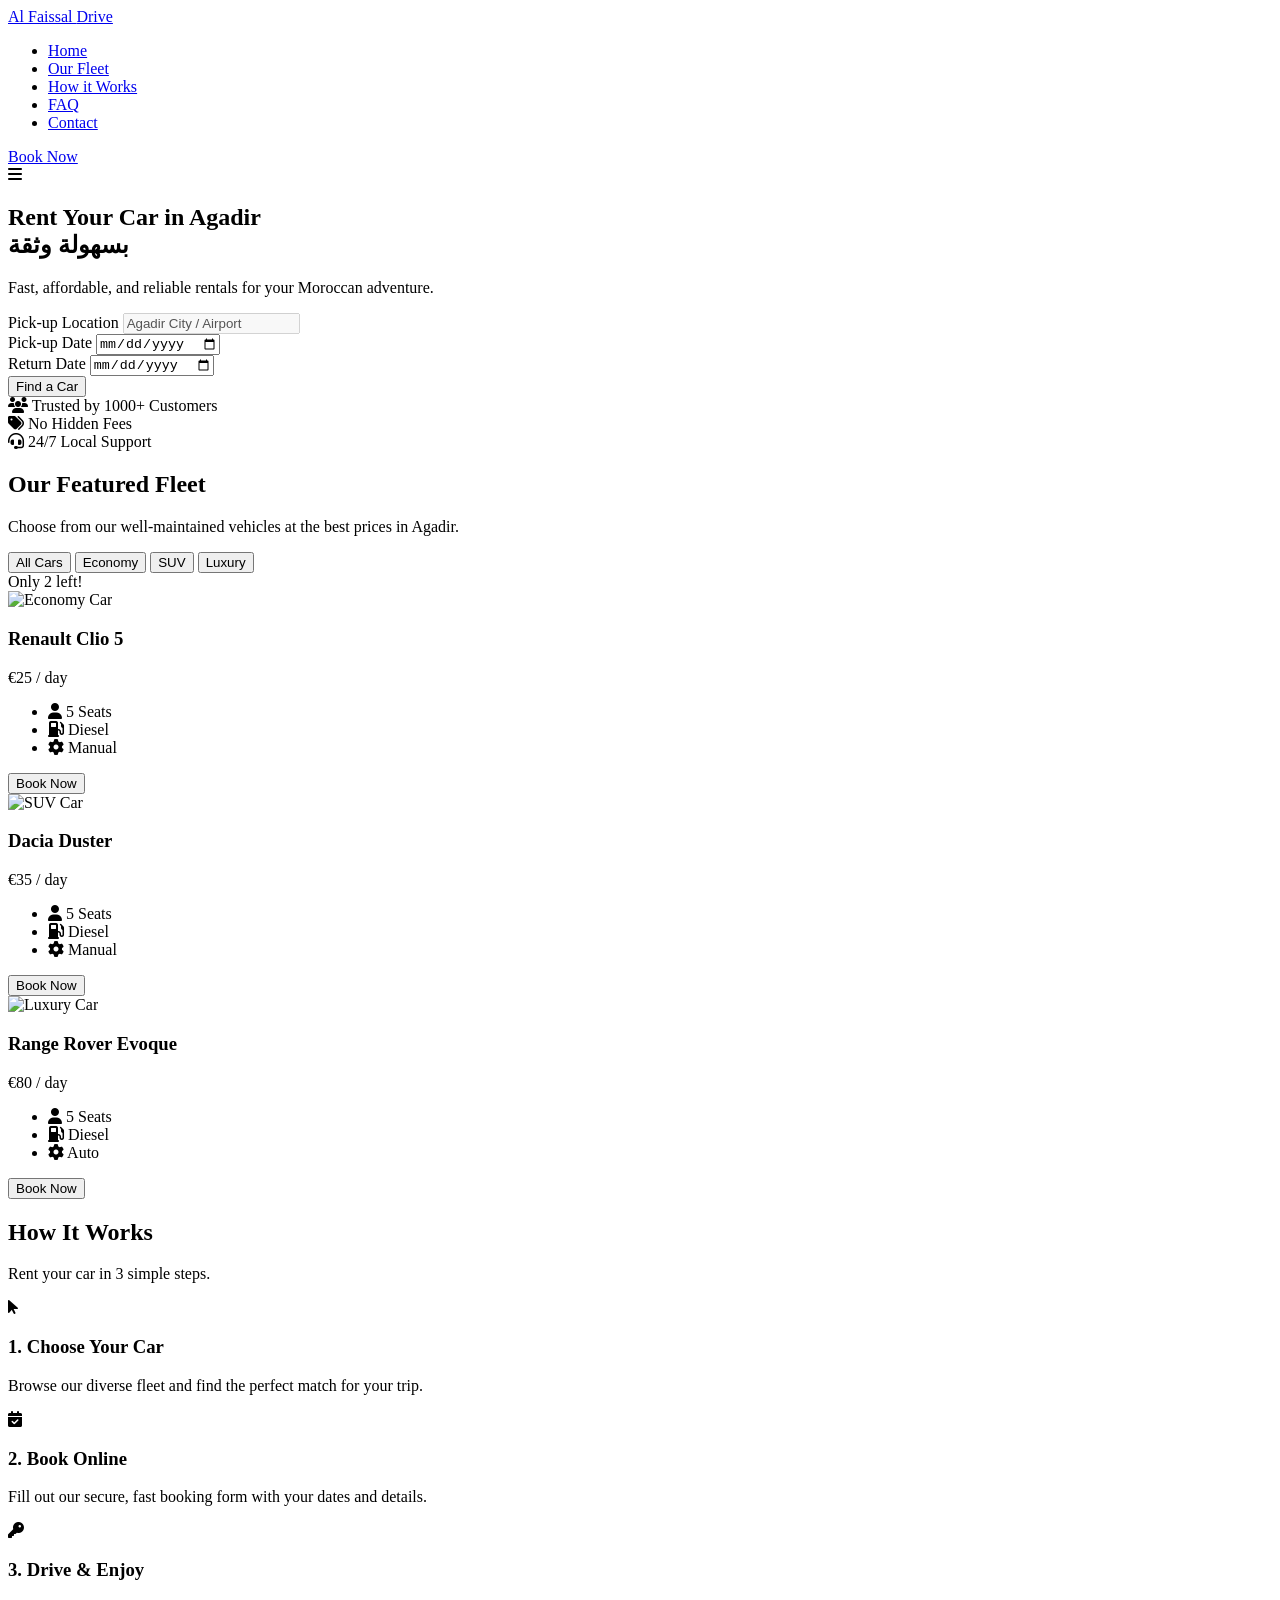
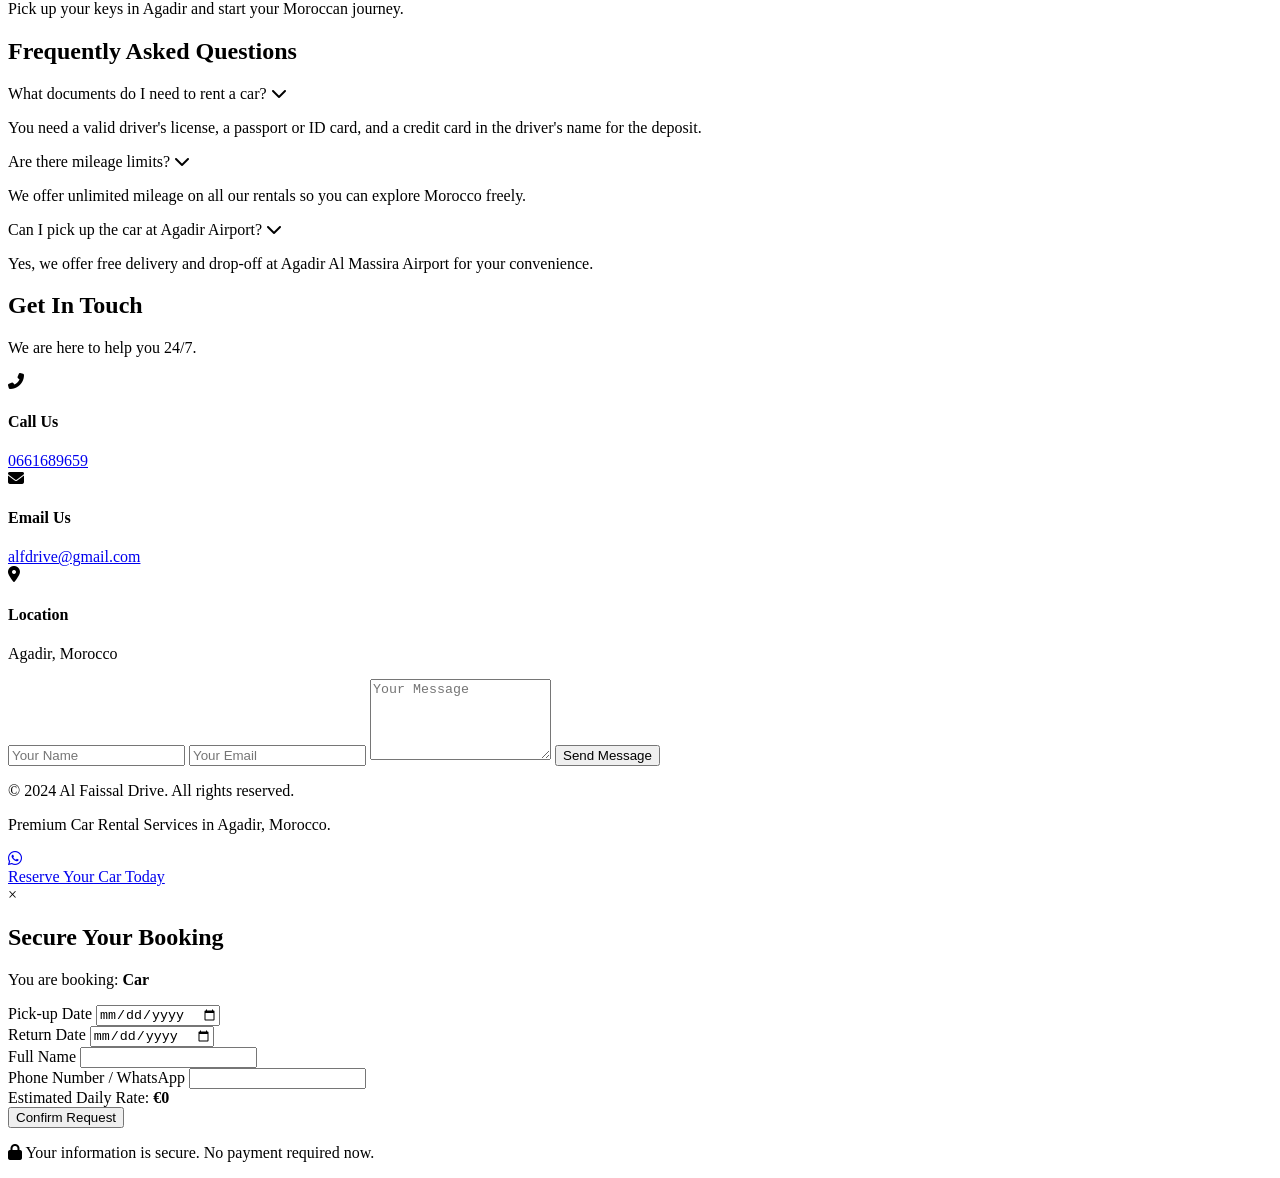
==== index.html @ e7c9626d "Create index.html" ====
<!DOCTYPE html>
<html lang="en">
<head>
    <meta charset="UTF-8">
    <meta name="viewport" content="width=device-width, initial-scale=1.0">
    <meta name="description" content="Al Faissal Drive - Premium Car Rental in Agadir. Location voiture Agadir. Fast, affordable, and reliable car rentals for tourists and business travelers.">
    <meta name="keywords" content="Car rental Agadir, Location voiture Agadir, rent a car Morocco, Al Faissal Drive">
    <title>Al Faissal Drive | Car Rental Agadir</title>
    
    <link href="https://fonts.googleapis.com/css2?family=Inter:wght@300;400;600;700&display=swap" rel="stylesheet">
    <link rel="stylesheet" href="https://cdnjs.cloudflare.com/ajax/libs/font-awesome/6.4.0/css/all.min.css">
    
    <link rel="stylesheet" href="styles.css">
</head>
<body>

    <header id="header">
        <div class="container nav-container">
            <a href="#" class="logo">Al Faissal <span>Drive</span></a>
            <nav id="navbar">
                <ul class="nav-links">
                    <li><a href="#home">Home</a></li>
                    <li><a href="#fleet">Our Fleet</a></li>
                    <li><a href="#how-it-works">How it Works</a></li>
                    <li><a href="#faq">FAQ</a></li>
                    <li><a href="#contact">Contact</a></li>
                </ul>
            </nav>
            <a href="#fleet" class="btn btn-primary nav-cta">Book Now</a>
            <div class="mobile-toggle" id="mobile-toggle">
                <i class="fas fa-bars"></i>
            </div>
        </div>
    </header>

    <section id="home" class="hero">
        <div class="hero-overlay"></div>
        <div class="container hero-content">
            <h1>Rent Your Car in Agadir <br><span class="arabic-text">بسهولة وثقة</span></h1>
            <p>Fast, affordable, and reliable rentals for your Moroccan adventure.</p>
            
            <div class="hero-booking-form">
                <div class="form-group">
                    <label>Pick-up Location</label>
                    <input type="text" value="Agadir City / Airport" disabled>
                </div>
                <div class="form-group">
                    <label>Pick-up Date</label>
                    <input type="date" required>
                </div>
                <div class="form-group">
                    <label>Return Date</label>
                    <input type="date" required>
                </div>
                <button class="btn btn-primary btn-block" onclick="window.location.href='#fleet'">Find a Car</button>
            </div>
        </div>
    </section>

    <section class="trust-bar">
        <div class="container trust-grid">
            <div class="trust-item">
                <i class="fas fa-users"></i>
                <span>Trusted by 1000+ Customers</span>
            </div>
            <div class="trust-item">
                <i class="fas fa-tags"></i>
                <span>No Hidden Fees</span>
            </div>
            <div class="trust-item">
                <i class="fas fa-headset"></i>
                <span>24/7 Local Support</span>
            </div>
        </div>
    </section>

    <section id="fleet" class="section-padding bg-light">
        <div class="container">
            <div class="section-title">
                <h2>Our Featured Fleet</h2>
                <p>Choose from our well-maintained vehicles at the best prices in Agadir.</p>
            </div>
            
            <div class="fleet-filters">
                <button class="filter-btn active" data-filter="all">All Cars</button>
                <button class="filter-btn" data-filter="economy">Economy</button>
                <button class="filter-btn" data-filter="suv">SUV</button>
                <button class="filter-btn" data-filter="luxury">Luxury</button>
            </div>

            <div class="fleet-grid">
                <div class="car-card economy">
                    <div class="urgency-badge">Only 2 left!</div>
                    <img src="https://images.unsplash.com/photo-1541899481282-d53bffe3c35d?auto=format&fit=crop&w=800&q=80" alt="Economy Car">
                    <div class="car-details">
                        <h3>Renault Clio 5</h3>
                        <div class="price">€25 <span>/ day</span></div>
                        <ul class="specs">
                            <li><i class="fas fa-user"></i> 5 Seats</li>
                            <li><i class="fas fa-gas-pump"></i> Diesel</li>
                            <li><i class="fas fa-cog"></i> Manual</li>
                        </ul>
                        <button class="btn btn-primary btn-block open-modal" data-car="Renault Clio 5" data-price="25">Book Now</button>
                    </div>
                </div>

                <div class="car-card suv">
                    <img src="https://images.unsplash.com/photo-1533473359331-0135ef1b58bf?auto=format&fit=crop&w=800&q=80" alt="SUV Car">
                    <div class="car-details">
                        <h3>Dacia Duster</h3>
                        <div class="price">€35 <span>/ day</span></div>
                        <ul class="specs">
                            <li><i class="fas fa-user"></i> 5 Seats</li>
                            <li><i class="fas fa-gas-pump"></i> Diesel</li>
                            <li><i class="fas fa-cog"></i> Manual</li>
                        </ul>
                        <button class="btn btn-primary btn-block open-modal" data-car="Dacia Duster" data-price="35">Book Now</button>
                    </div>
                </div>

                <div class="car-card luxury">
                    <img src="https://images.unsplash.com/photo-1555215695-3004980ad54e?auto=format&fit=crop&w=800&q=80" alt="Luxury Car">
                    <div class="car-details">
                        <h3>Range Rover Evoque</h3>
                        <div class="price">€80 <span>/ day</span></div>
                        <ul class="specs">
                            <li><i class="fas fa-user"></i> 5 Seats</li>
                            <li><i class="fas fa-gas-pump"></i> Diesel</li>
                            <li><i class="fas fa-cog"></i> Auto</li>
                        </ul>
                        <button class="btn btn-primary btn-block open-modal" data-car="Range Rover Evoque" data-price="80">Book Now</button>
                    </div>
                </div>
            </div>
        </div>
    </section>

    <section id="how-it-works" class="section-padding">
        <div class="container">
            <div class="section-title">
                <h2>How It Works</h2>
                <p>Rent your car in 3 simple steps.</p>
            </div>
            <div class="steps-grid">
                <div class="step-card">
                    <div class="step-icon"><i class="fas fa-mouse-pointer"></i></div>
                    <h3>1. Choose Your Car</h3>
                    <p>Browse our diverse fleet and find the perfect match for your trip.</p>
                </div>
                <div class="step-card">
                    <div class="step-icon"><i class="fas fa-calendar-check"></i></div>
                    <h3>2. Book Online</h3>
                    <p>Fill out our secure, fast booking form with your dates and details.</p>
                </div>
                <div class="step-card">
                    <div class="step-icon"><i class="fas fa-key"></i></div>
                    <h3>3. Drive & Enjoy</h3>
                    <p>Pick up your keys in Agadir and start your Moroccan journey.</p>
                </div>
            </div>
        </div>
    </section>

    <section id="faq" class="section-padding bg-light">
        <div class="container">
            <div class="section-title">
                <h2>Frequently Asked Questions</h2>
            </div>
            <div class="faq-container">
                <div class="faq-item">
                    <div class="faq-question">What documents do I need to rent a car? <i class="fas fa-chevron-down"></i></div>
                    <div class="faq-answer"><p>You need a valid driver's license, a passport or ID card, and a credit card in the driver's name for the deposit.</p></div>
                </div>
                <div class="faq-item">
                    <div class="faq-question">Are there mileage limits? <i class="fas fa-chevron-down"></i></div>
                    <div class="faq-answer"><p>We offer unlimited mileage on all our rentals so you can explore Morocco freely.</p></div>
                </div>
                <div class="faq-item">
                    <div class="faq-question">Can I pick up the car at Agadir Airport? <i class="fas fa-chevron-down"></i></div>
                    <div class="faq-answer"><p>Yes, we offer free delivery and drop-off at Agadir Al Massira Airport for your convenience.</p></div>
                </div>
            </div>
        </div>
    </section>

    <section id="contact" class="section-padding">
        <div class="container">
            <div class="section-title">
                <h2>Get In Touch</h2>
                <p>We are here to help you 24/7.</p>
            </div>
            <div class="contact-grid">
                <div class="contact-info">
                    <div class="info-item">
                        <i class="fas fa-phone-alt"></i>
                        <div>
                            <h4>Call Us</h4>
                            <a href="tel:0661689659">0661689659</a>
                        </div>
                    </div>
                    <div class="info-item">
                        <i class="fas fa-envelope"></i>
                        <div>
                            <h4>Email Us</h4>
                            <a href="mailto:alfdrive@gmail.com">alfdrive@gmail.com</a>
                        </div>
                    </div>
                    <div class="info-item">
                        <i class="fas fa-map-marker-alt"></i>
                        <div>
                            <h4>Location</h4>
                            <p>Agadir, Morocco</p>
                        </div>
                    </div>
                </div>
                <form class="contact-form">
                    <input type="text" placeholder="Your Name" required>
                    <input type="email" placeholder="Your Email" required>
                    <textarea placeholder="Your Message" rows="5" required></textarea>
                    <button class="btn btn-primary btn-block">Send Message</button>
                </form>
            </div>
        </div>
    </section>

    <footer>
        <div class="container">
            <p>&copy; 2024 Al Faissal Drive. All rights reserved.</p>
            <p class="seo-footer-text">Premium Car Rental Services in Agadir, Morocco.</p>
        </div>
    </footer>

    <a href="https://wa.me/212661689659" class="whatsapp-float" target="_blank">
        <i class="fab fa-whatsapp"></i>
    </a>

    <div class="mobile-sticky-cta">
        <a href="#fleet" class="btn btn-primary btn-block">Reserve Your Car Today</a>
    </div>

    <div id="bookingModal" class="modal">
        <div class="modal-content">
            <span class="close-modal">&times;</span>
            <h2>Secure Your Booking</h2>
            <p class="selected-car-text">You are booking: <strong id="modalCarName">Car</strong></p>
            
            <form id="finalBookingForm" class="modal-form">
                <div class="form-row">
                    <div class="form-group">
                        <label>Pick-up Date</label>
                        <input type="date" required>
                    </div>
                    <div class="form-group">
                        <label>Return Date</label>
                        <input type="date" required>
                    </div>
                </div>
                <div class="form-group">
                    <label>Full Name</label>
                    <input type="text" required>
                </div>
                <div class="form-group">
                    <label>Phone Number / WhatsApp</label>
                    <input type="tel" required>
                </div>
                <div class="price-summary">
                    <span>Estimated Daily Rate:</span>
                    <strong id="modalCarPrice">€0</strong>
                </div>
                <button type="submit" class="btn btn-primary btn-block">Confirm Request</button>
                <p class="secure-text"><i class="fas fa-lock"></i> Your information is secure. No payment required now.</p>
            </form>
        </div>
    </div>

    <script src="script.js"></script>
</body>
</html>
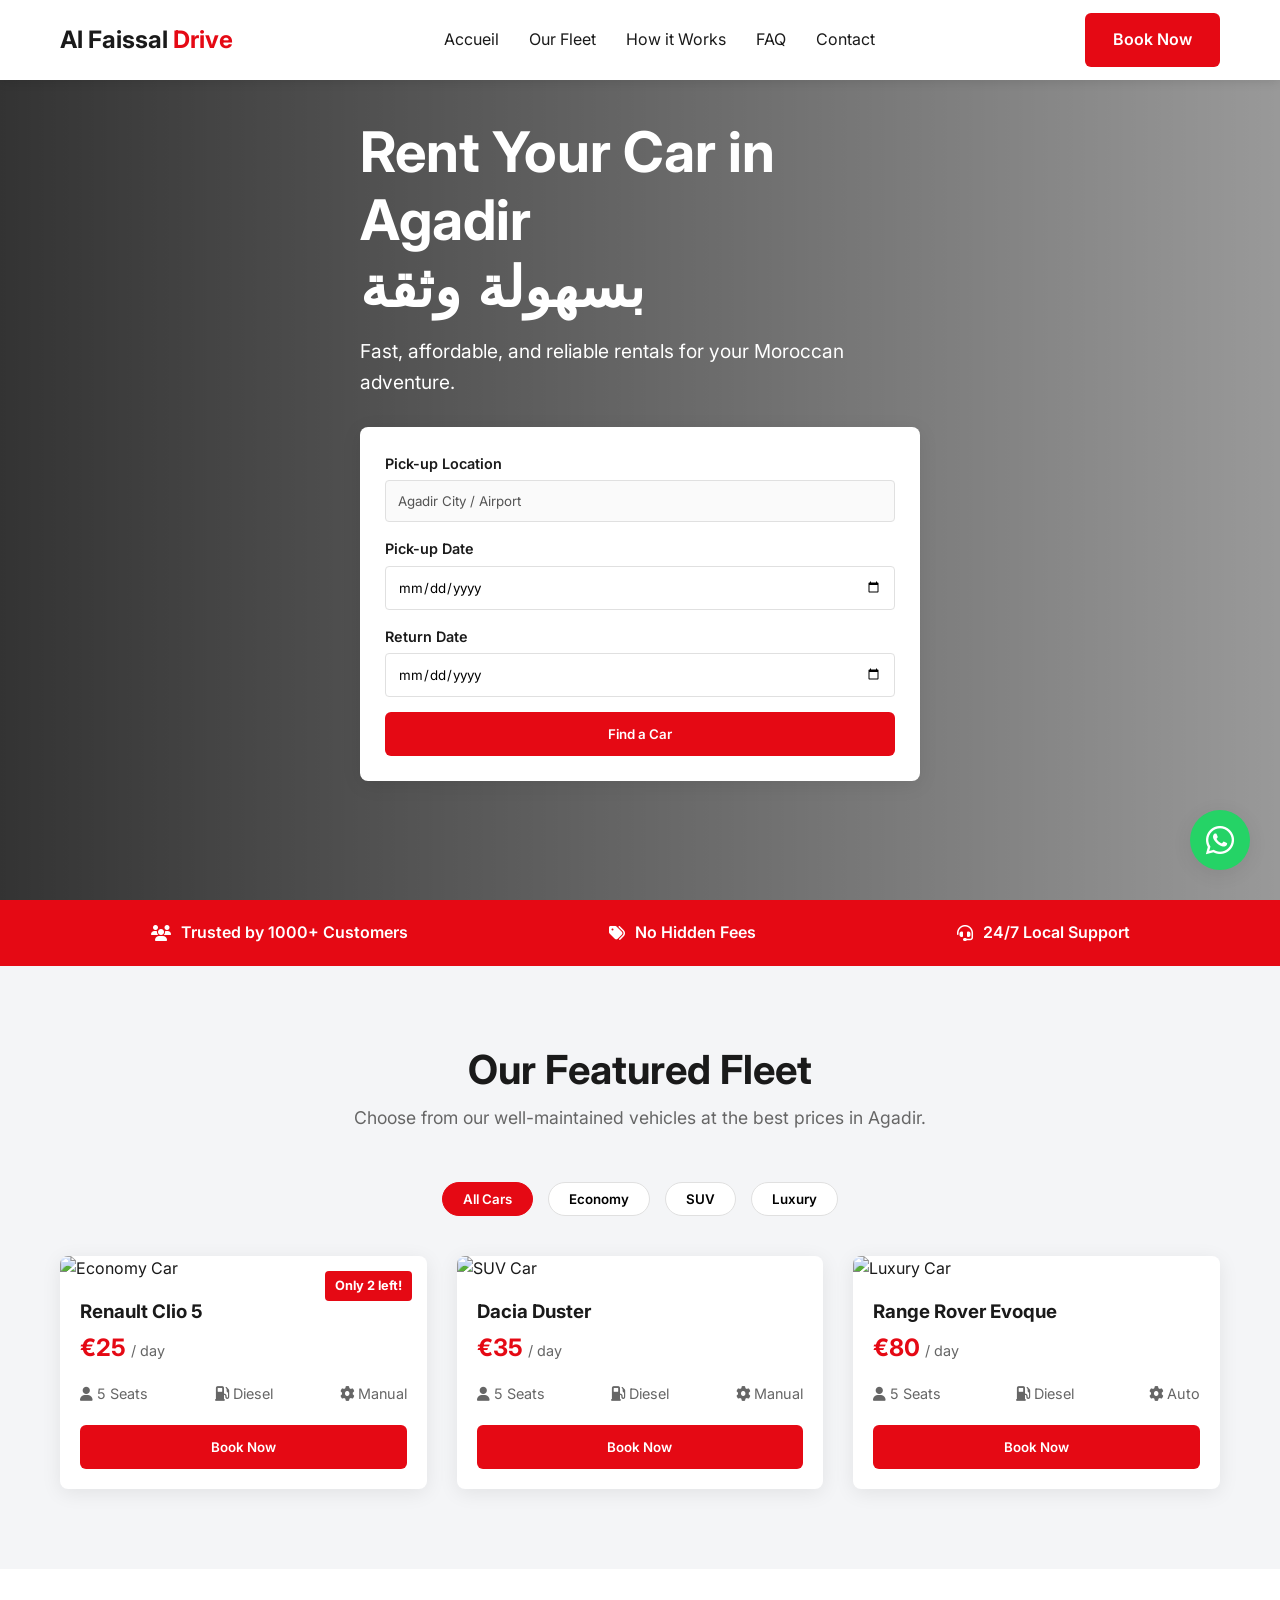
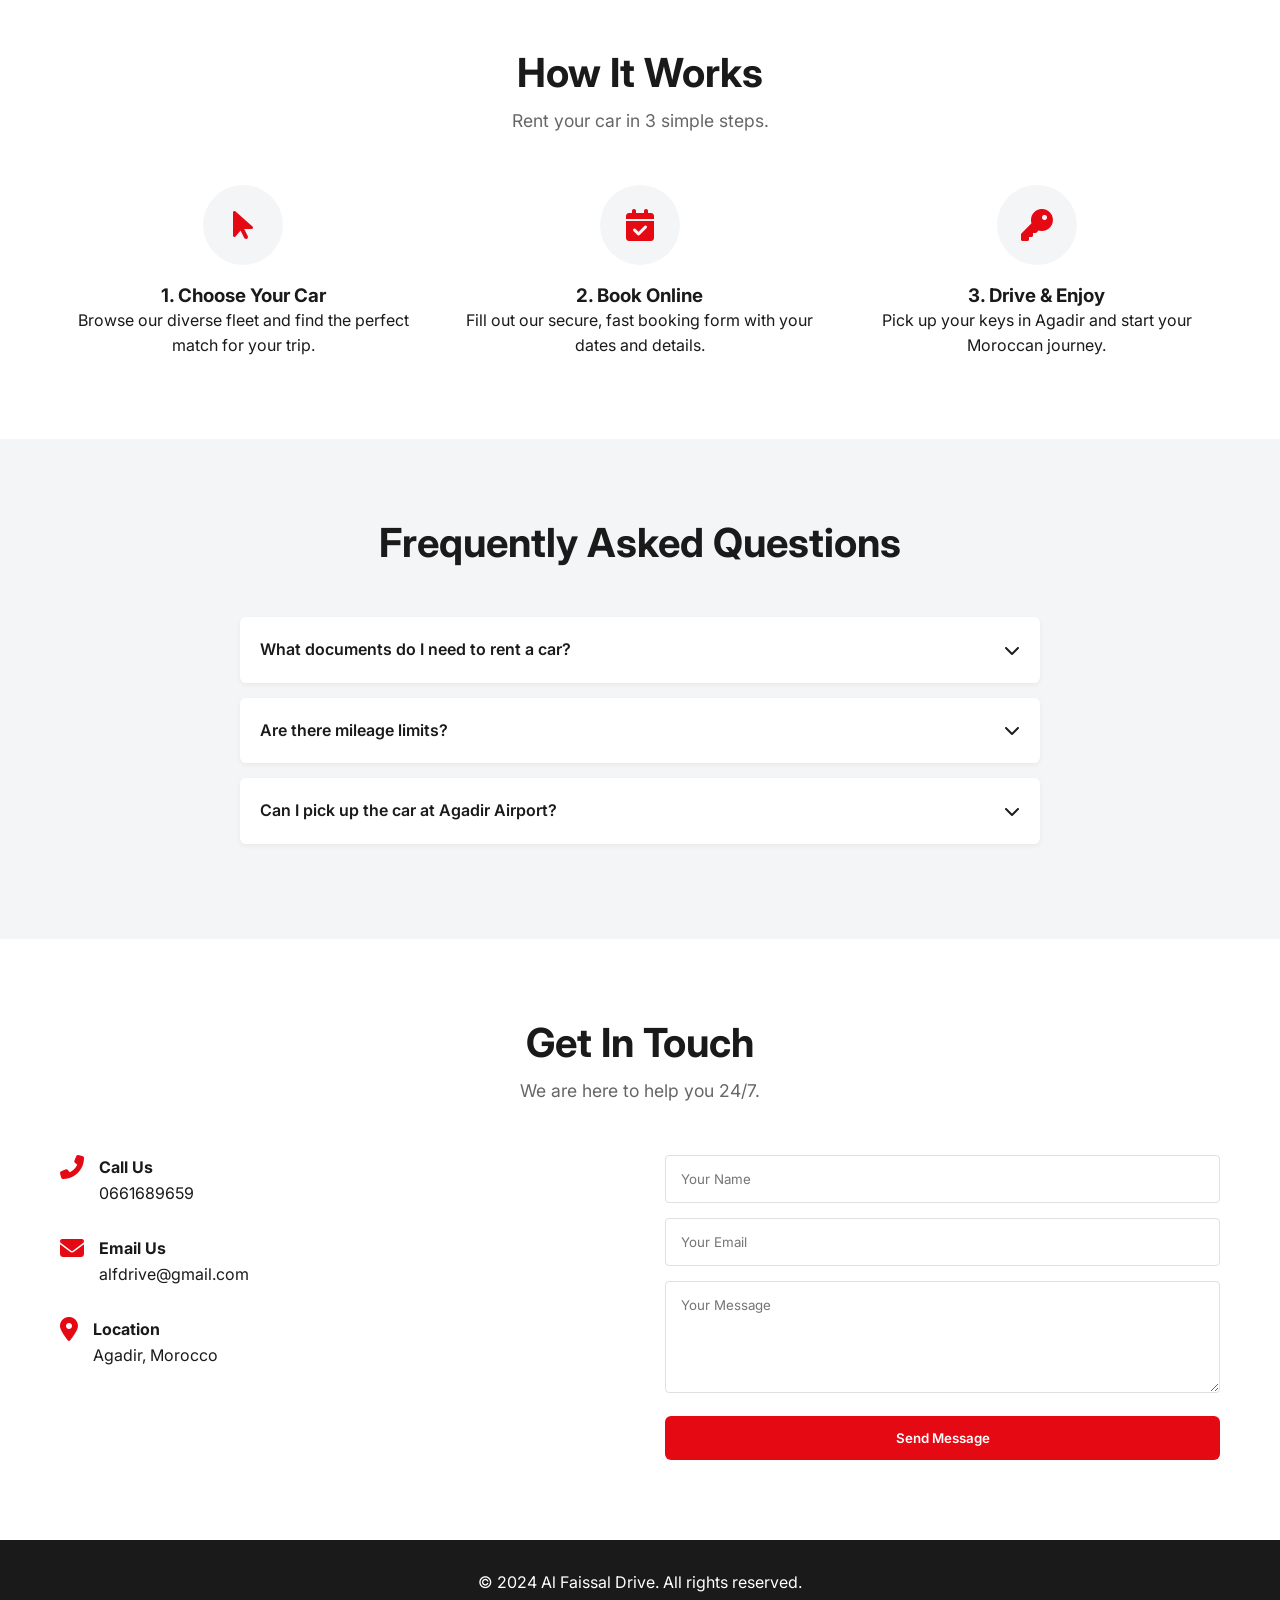
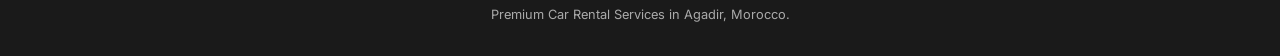
==== commit 0208f11c: "Update index.html" ====
--- a/index.html
+++ b/index.html
@@ -19,7 +19,7 @@
             <a href="#" class="logo">Al Faissal <span>Drive</span></a>
             <nav id="navbar">
                 <ul class="nav-links">
-                    <li><a href="#home">Home</a></li>
+                    <li><a href="#home">Accueil</a></li>
                     <li><a href="#fleet">Our Fleet</a></li>
                     <li><a href="#how-it-works">How it Works</a></li>
                     <li><a href="#faq">FAQ</a></li>
--- a/styles.css
+++ b/styles.css
@@ -0,0 +1,359 @@
+/* Core Variables */
+:root {
+    --primary: #E50914;
+    --primary-hover: #b80710;
+    --secondary: #ffffff;
+    --bg-light: #f4f5f7;
+    --text-dark: #1a1a1a;
+    --text-gray: #666666;
+    --border: #e0e0e0;
+    --shadow: 0 4px 20px rgba(0,0,0,0.08);
+    --transition: all 0.3s ease;
+}
+
+/* Reset & Base Styles */
+* {
+    margin: 0;
+    padding: 0;
+    box-sizing: border-box;
+    font-family: 'Inter', sans-serif;
+}
+
+html { scroll-behavior: smooth; }
+
+body {
+    color: var(--text-dark);
+    line-height: 1.6;
+    background-color: var(--secondary);
+}
+
+a { text-decoration: none; color: inherit; }
+ul { list-style: none; }
+
+.container {
+    max-width: 1200px;
+    margin: 0 auto;
+    padding: 0 20px;
+}
+
+.section-padding { padding: 80px 0; }
+.bg-light { background-color: var(--bg-light); }
+
+/* Typography */
+h1, h2, h3 { font-weight: 700; line-height: 1.2; }
+.section-title { text-align: center; margin-bottom: 50px; }
+.section-title h2 { font-size: 2.5rem; margin-bottom: 10px; }
+.section-title p { color: var(--text-gray); font-size: 1.1rem; }
+.arabic-text { font-family: Tahoma, Arial, sans-serif; }
+
+/* Buttons */
+.btn {
+    display: inline-block;
+    padding: 14px 28px;
+    border-radius: 6px;
+    font-weight: 600;
+    text-align: center;
+    cursor: pointer;
+    border: none;
+    transition: var(--transition);
+}
+
+.btn-primary {
+    background-color: var(--primary);
+    color: white;
+}
+
+.btn-primary:hover {
+    background-color: var(--primary-hover);
+    transform: translateY(-2px);
+}
+
+.btn-block { width: 100%; }
+
+/* Header */
+header {
+    position: fixed;
+    top: 0; left: 0; right: 0;
+    background: white;
+    box-shadow: 0 2px 10px rgba(0,0,0,0.1);
+    z-index: 1000;
+    transition: var(--transition);
+}
+
+.nav-container {
+    display: flex;
+    justify-content: space-between;
+    align-items: center;
+    height: 80px;
+}
+
+.logo {
+    font-size: 1.5rem;
+    font-weight: 700;
+}
+
+.logo span { color: var(--primary); }
+
+.nav-links {
+    display: flex;
+    gap: 30px;
+}
+
+.nav-links a:hover { color: var(--primary); }
+
+.mobile-toggle {
+    display: none;
+    font-size: 1.5rem;
+    cursor: pointer;
+}
+
+/* Hero Section */
+.hero {
+    height: 100vh;
+    min-height: 600px;
+    background: url('https://images.unsplash.com/photo-1502877338535-766e1452684a?auto=format&fit=crop&w=1920&q=80') center/cover;
+    position: relative;
+    display: flex;
+    align-items: center;
+}
+
+.hero-overlay {
+    position: absolute;
+    top:0; left:0; width:100%; height:100%;
+    background: linear-gradient(to right, rgba(0,0,0,0.8), rgba(0,0,0,0.4));
+}
+
+.hero-content {
+    position: relative;
+    z-index: 2;
+    color: white;
+    max-width: 600px;
+}
+
+.hero-content h1 { font-size: 3.5rem; margin-bottom: 15px; }
+.hero-content p { font-size: 1.2rem; margin-bottom: 30px; }
+
+/* Booking Form (Hero) */
+.hero-booking-form {
+    background: white;
+    padding: 25px;
+    border-radius: 8px;
+    box-shadow: var(--shadow);
+    color: var(--text-dark);
+}
+
+.form-group { margin-bottom: 15px; }
+.form-group label { display: block; font-weight: 600; margin-bottom: 5px; font-size: 0.9rem; }
+.form-group input {
+    width: 100%;
+    padding: 12px;
+    border: 1px solid var(--border);
+    border-radius: 4px;
+    font-family: inherit;
+}
+
+/* Trust Bar */
+.trust-bar {
+    background: var(--primary);
+    color: white;
+    padding: 20px 0;
+}
+
+.trust-grid {
+    display: flex;
+    justify-content: space-around;
+    flex-wrap: wrap;
+    gap: 20px;
+}
+
+.trust-item {
+    display: flex;
+    align-items: center;
+    gap: 10px;
+    font-weight: 600;
+}
+
+/* Fleet Grid */
+.fleet-filters {
+    display: flex;
+    justify-content: center;
+    gap: 15px;
+    margin-bottom: 40px;
+}
+
+.filter-btn {
+    background: white;
+    border: 1px solid var(--border);
+    padding: 8px 20px;
+    border-radius: 20px;
+    cursor: pointer;
+    font-weight: 600;
+}
+
+.filter-btn.active, .filter-btn:hover {
+    background: var(--primary);
+    color: white;
+    border-color: var(--primary);
+}
+
+.fleet-grid {
+    display: grid;
+    grid-template-columns: repeat(auto-fit, minmax(300px, 1fr));
+    gap: 30px;
+}
+
+.car-card {
+    background: white;
+    border-radius: 8px;
+    overflow: hidden;
+    box-shadow: var(--shadow);
+    position: relative;
+    transition: var(--transition);
+}
+
+.car-card:hover { transform: translateY(-5px); }
+
+.urgency-badge {
+    position: absolute;
+    top: 15px; right: 15px;
+    background: var(--primary);
+    color: white;
+    padding: 5px 10px;
+    font-size: 0.8rem;
+    font-weight: bold;
+    border-radius: 4px;
+}
+
+.car-card img {
+    width: 100%;
+    height: 200px;
+    object-fit: cover;
+}
+
+.car-details { padding: 20px; }
+.car-details h3 { margin-bottom: 5px; }
+.price { font-size: 1.5rem; font-weight: 700; color: var(--primary); margin-bottom: 15px; }
+.price span { font-size: 0.9rem; color: var(--text-gray); font-weight: 400; }
+
+.specs {
+    display: flex;
+    justify-content: space-between;
+    margin-bottom: 20px;
+    color: var(--text-gray);
+    font-size: 0.9rem;
+}
+
+/* Steps / How it Works */
+.steps-grid {
+    display: grid;
+    grid-template-columns: repeat(3, 1fr);
+    gap: 30px;
+    text-align: center;
+}
+
+.step-icon {
+    width: 80px; height: 80px;
+    background: var(--bg-light);
+    color: var(--primary);
+    border-radius: 50%;
+    display: flex; justify-content: center; align-items: center;
+    font-size: 2rem;
+    margin: 0 auto 20px;
+}
+
+/* FAQ */
+.faq-container { max-width: 800px; margin: 0 auto; }
+.faq-item {
+    background: white;
+    border-radius: 6px;
+    margin-bottom: 15px;
+    box-shadow: 0 2px 5px rgba(0,0,0,0.05);
+}
+.faq-question {
+    padding: 20px;
+    font-weight: 600;
+    cursor: pointer;
+    display: flex; justify-content: space-between; align-items: center;
+}
+.faq-answer {
+    padding: 0 20px;
+    max-height: 0;
+    overflow: hidden;
+    transition: max-height 0.3s ease;
+    color: var(--text-gray);
+}
+
+/* Contact Section */
+.contact-grid {
+    display: grid;
+    grid-template-columns: 1fr 1fr;
+    gap: 50px;
+}
+.info-item { display: flex; gap: 15px; margin-bottom: 30px; }
+.info-item i { font-size: 1.5rem; color: var(--primary); }
+.contact-form input, .contact-form textarea {
+    width: 100%; padding: 15px; margin-bottom: 15px;
+    border: 1px solid var(--border); border-radius: 4px;
+}
+
+/* Floating Elements */
+.whatsapp-float {
+    position: fixed; bottom: 30px; right: 30px;
+    background: #25d366; color: white;
+    width: 60px; height: 60px; border-radius: 50%;
+    display: flex; justify-content: center; align-items: center;
+    font-size: 2rem; box-shadow: var(--shadow); z-index: 100;
+}
+
+.mobile-sticky-cta {
+    display: none;
+    position: fixed; bottom: 0; left: 0; width: 100%;
+    background: white; padding: 15px;
+    box-shadow: 0 -2px 10px rgba(0,0,0,0.1); z-index: 99;
+}
+
+/* Modal */
+.modal {
+    display: none; position: fixed; top: 0; left: 0; width: 100%; height: 100%;
+    background: rgba(0,0,0,0.7); z-index: 2000; align-items: center; justify-content: center;
+}
+.modal-content {
+    background: white; padding: 40px; border-radius: 8px;
+    width: 90%; max-width: 500px; position: relative;
+}
+.close-modal {
+    position: absolute; top: 15px; right: 20px;
+    font-size: 1.5rem; cursor: pointer; color: var(--text-gray);
+}
+.form-row { display: grid; grid-template-columns: 1fr 1fr; gap: 15px; }
+.price-summary {
+    background: var(--bg-light); padding: 15px; border-radius: 4px;
+    margin: 20px 0; display: flex; justify-content: space-between; align-items: center;
+}
+.secure-text { text-align: center; font-size: 0.8rem; color: var(--text-gray); margin-top: 15px; }
+
+/* Footer */
+footer {
+    background: var(--text-dark); color: white;
+    text-align: center; padding: 30px 0;
+}
+.seo-footer-text { font-size: 0.8rem; color: #aaa; margin-top: 10px; }
+
+/* Responsive Media Queries */
+@media (max-width: 768px) {
+    .nav-links {
+        display: none; position: absolute; top: 80px; left: 0;
+        width: 100%; background: white; flex-direction: column;
+        padding: 20px; box-shadow: var(--shadow);
+    }
+    .nav-links.active { display: flex; }
+    .nav-cta { display: none; }
+    .mobile-toggle { display: block; }
+    
+    .hero-content h1 { font-size: 2.5rem; }
+    .steps-grid, .contact-grid { grid-template-columns: 1fr; }
+    .trust-grid { flex-direction: column; align-items: center; }
+    
+    .whatsapp-float { bottom: 90px; right: 20px; }
+    .mobile-sticky-cta { display: block; }
+}
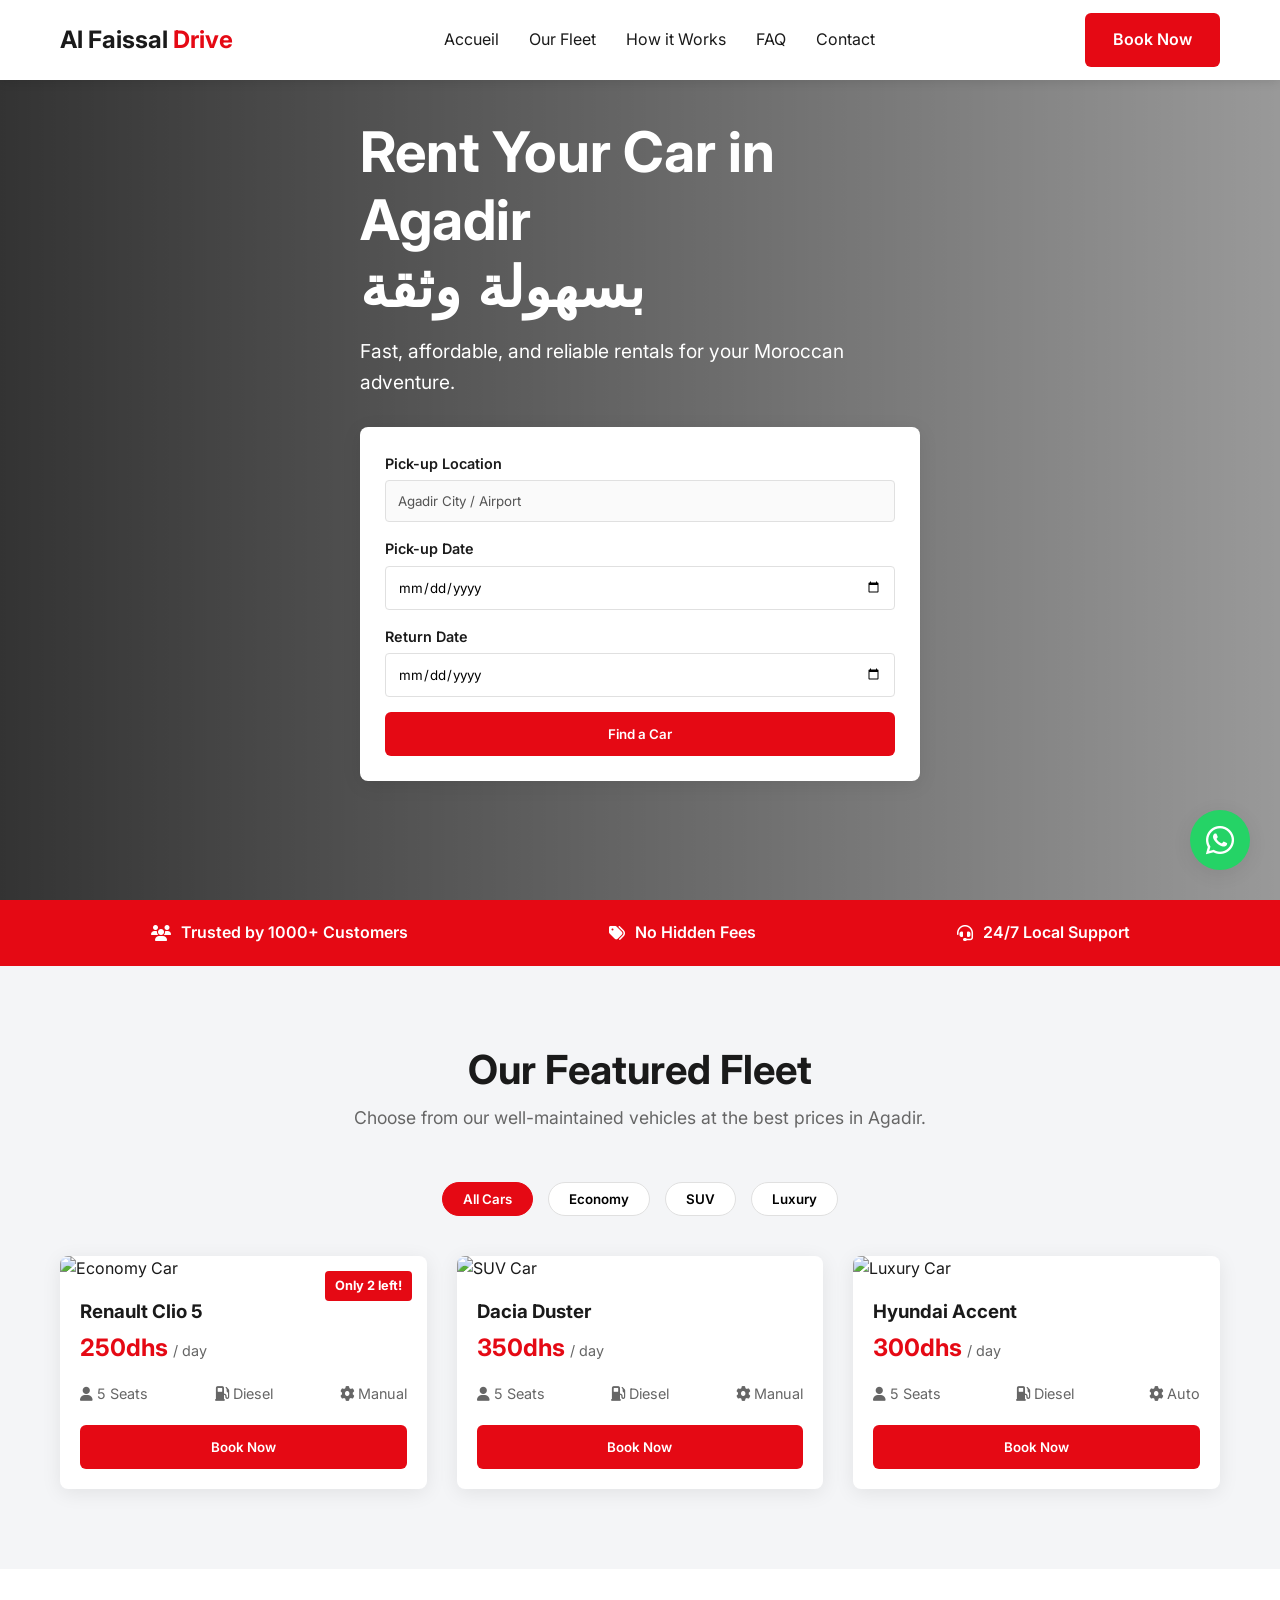
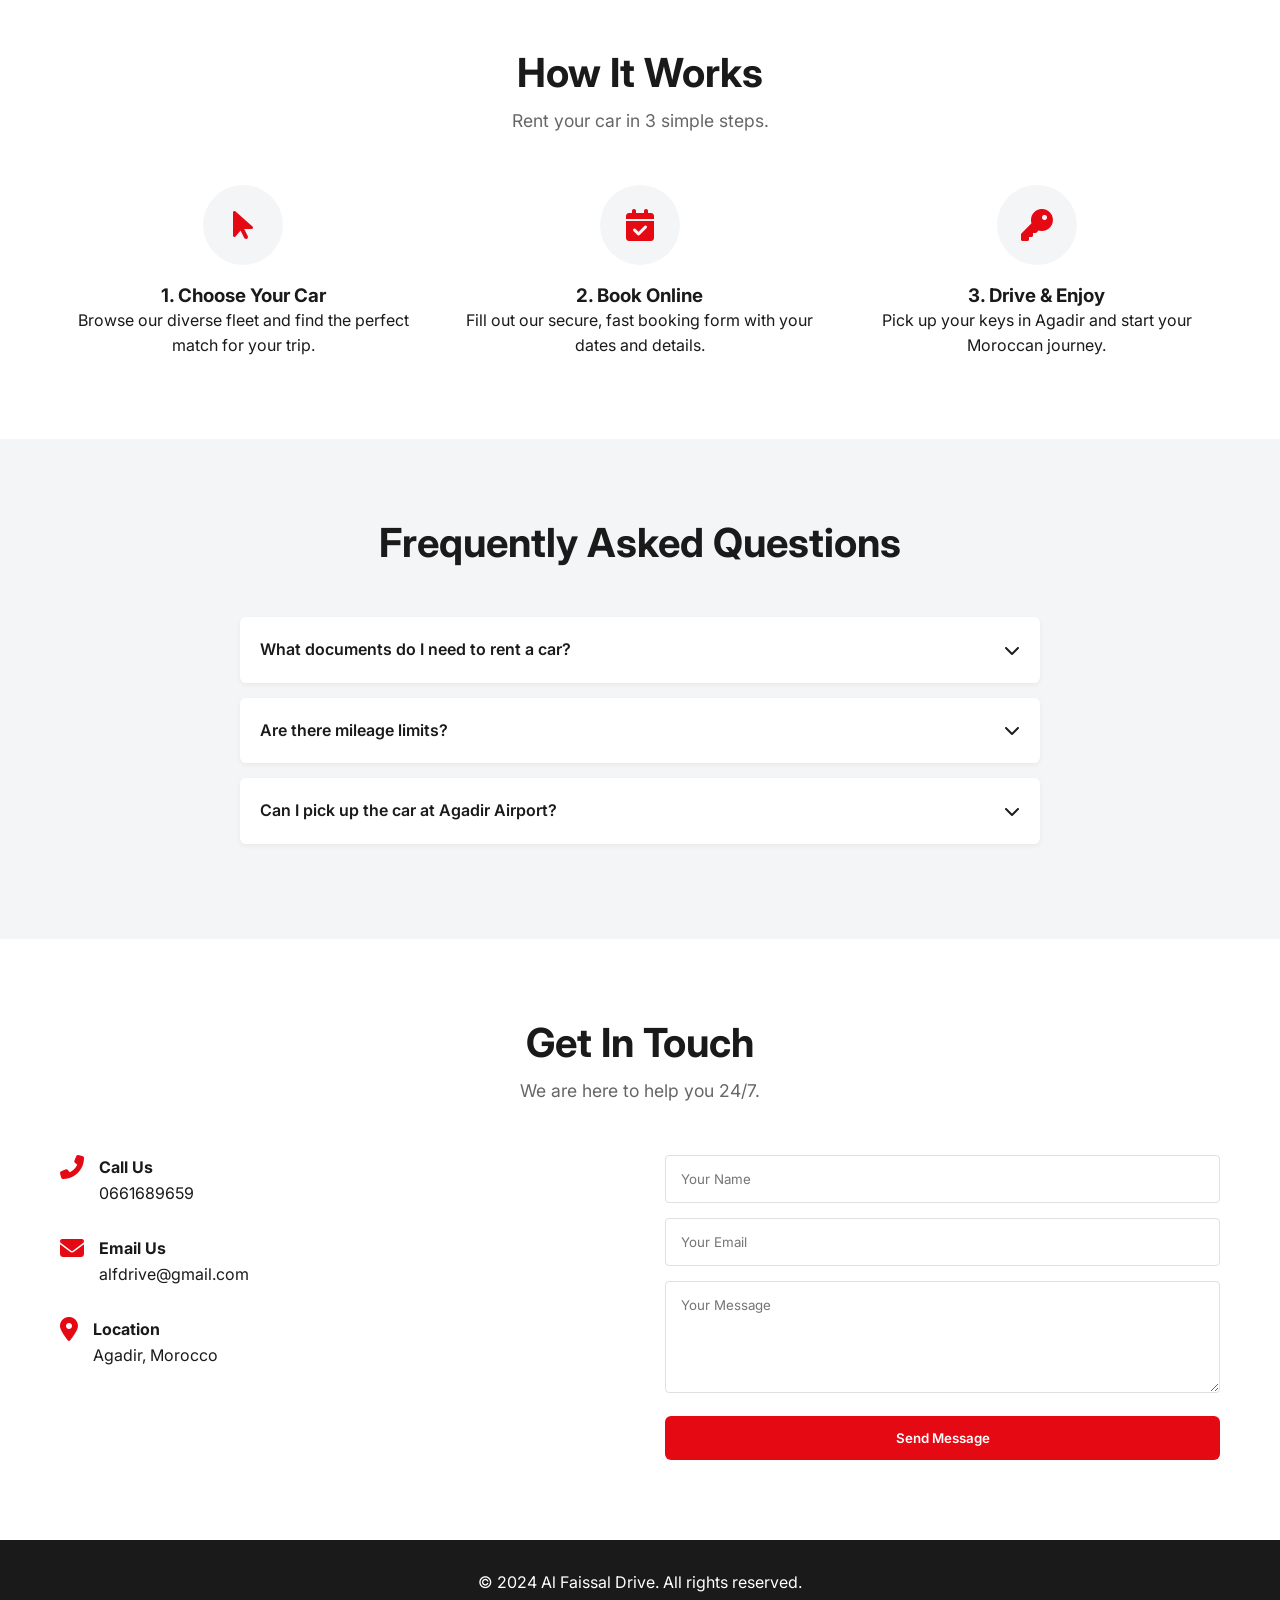
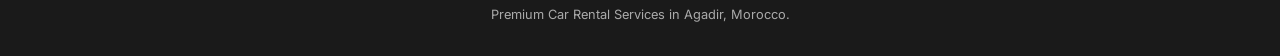
==== commit 7fbfa844: "Update index.html" ====
--- a/index.html
+++ b/index.html
@@ -91,10 +91,10 @@
             <div class="fleet-grid">
                 <div class="car-card economy">
                     <div class="urgency-badge">Only 2 left!</div>
-                    <img src="https://images.unsplash.com/photo-1541899481282-d53bffe3c35d?auto=format&fit=crop&w=800&q=80" alt="Economy Car">
+                    <img src="https://upload.wikimedia.org/wikipedia/commons/a/a4/Renault_Clio_R.S._Line_%28V%29_%E2%80%93_f_17102021.jpg" alt="Economy Car">
                     <div class="car-details">
                         <h3>Renault Clio 5</h3>
-                        <div class="price">€25 <span>/ day</span></div>
+                        <div class="price">250dhs <span>/ day</span></div>
                         <ul class="specs">
                             <li><i class="fas fa-user"></i> 5 Seats</li>
                             <li><i class="fas fa-gas-pump"></i> Diesel</li>
@@ -105,10 +105,10 @@
                 </div>
 
                 <div class="car-card suv">
-                    <img src="https://images.unsplash.com/photo-1533473359331-0135ef1b58bf?auto=format&fit=crop&w=800&q=80" alt="SUV Car">
+                    <img src="https://upload.wikimedia.org/wikipedia/commons/a/ab/Dacia_Duster_TCe_130_Extreme_%28III%29_%E2%80%93_f_13102024.jpg" alt="SUV Car">
                     <div class="car-details">
                         <h3>Dacia Duster</h3>
-                        <div class="price">€35 <span>/ day</span></div>
+                        <div class="price">350dhs <span>/ day</span></div>
                         <ul class="specs">
                             <li><i class="fas fa-user"></i> 5 Seats</li>
                             <li><i class="fas fa-gas-pump"></i> Diesel</li>
@@ -119,10 +119,10 @@
                 </div>
 
                 <div class="car-card luxury">
-                    <img src="https://images.unsplash.com/photo-1555215695-3004980ad54e?auto=format&fit=crop&w=800&q=80" alt="Luxury Car">
+                    <img src="https://maroccarrental.com/wp-content/uploads/2025/04/location-hyundai-accent-casablanca.png.webp" alt="Luxury Car">
                     <div class="car-details">
-                        <h3>Range Rover Evoque</h3>
-                        <div class="price">€80 <span>/ day</span></div>
+                        <h3>Hyundai Accent </h3>
+                        <div class="price">300dhs <span>/ day</span></div>
                         <ul class="specs">
                             <li><i class="fas fa-user"></i> 5 Seats</li>
                             <li><i class="fas fa-gas-pump"></i> Diesel</li>
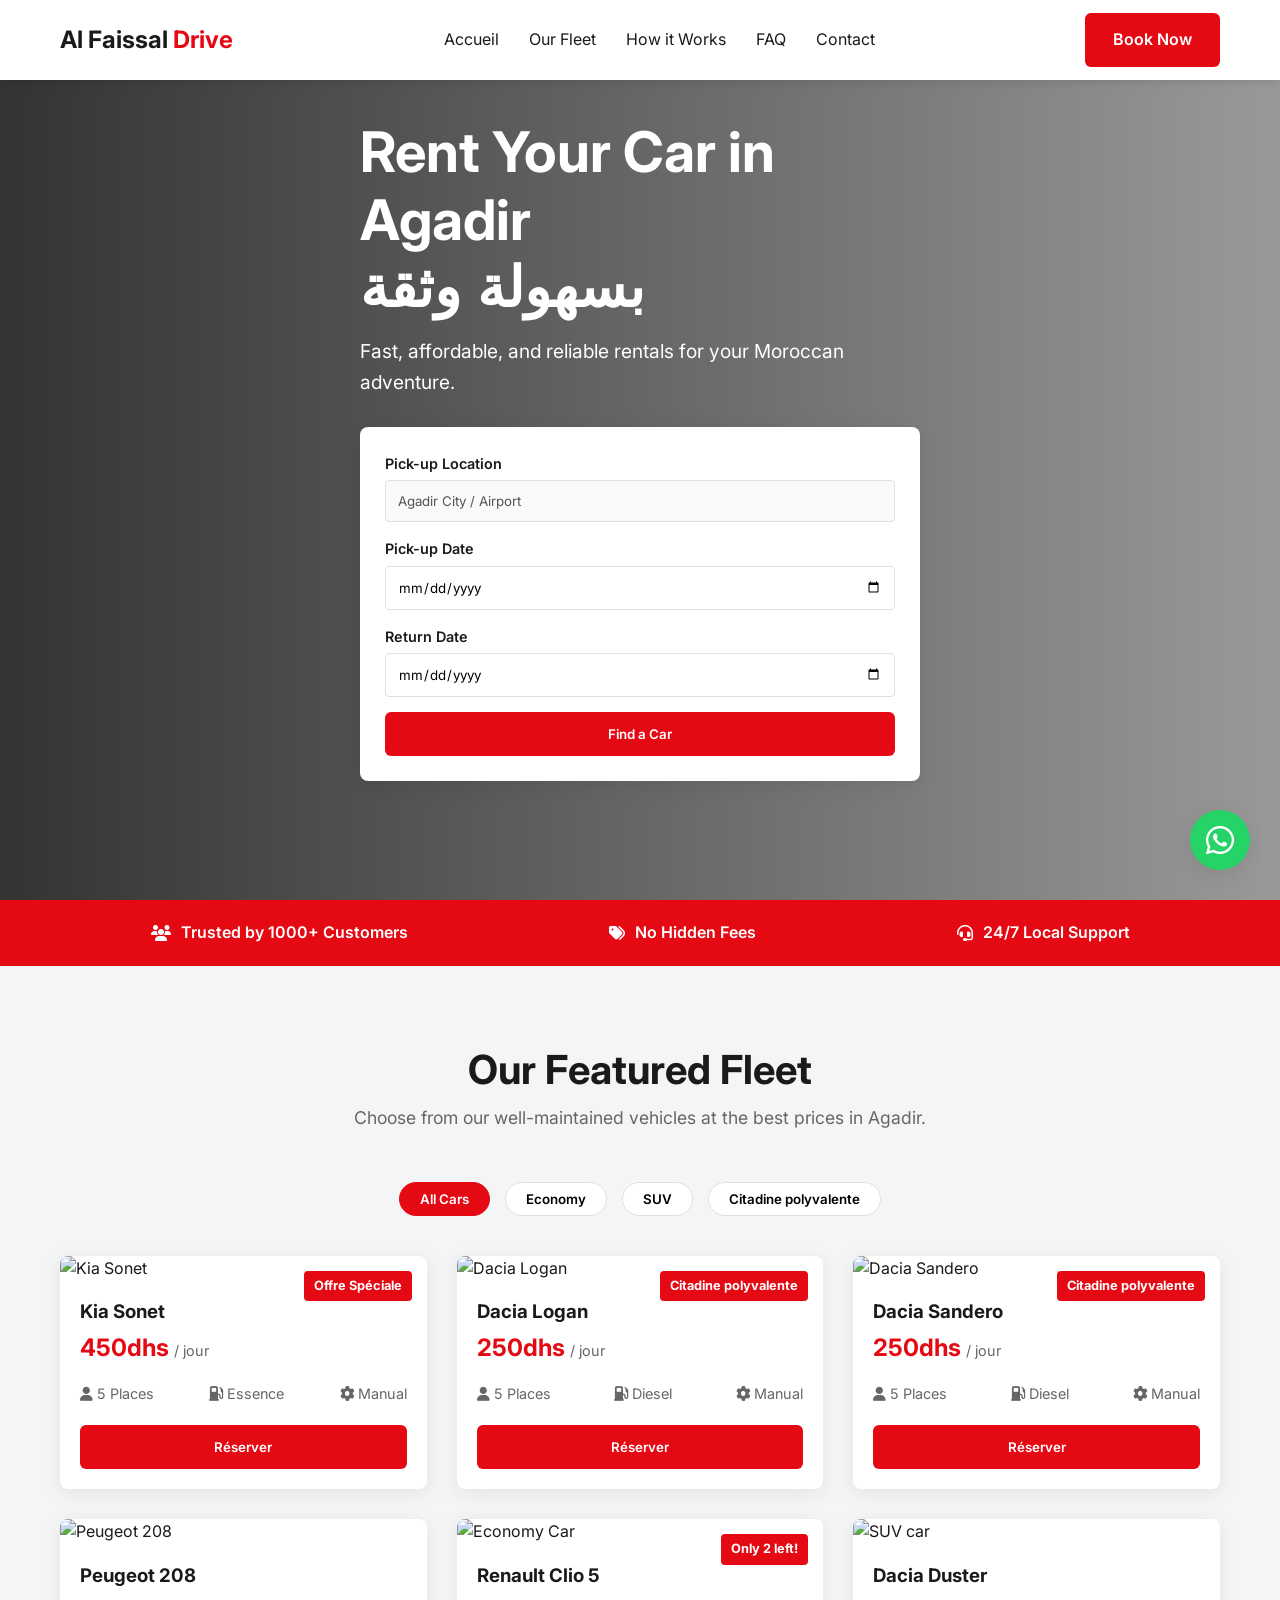
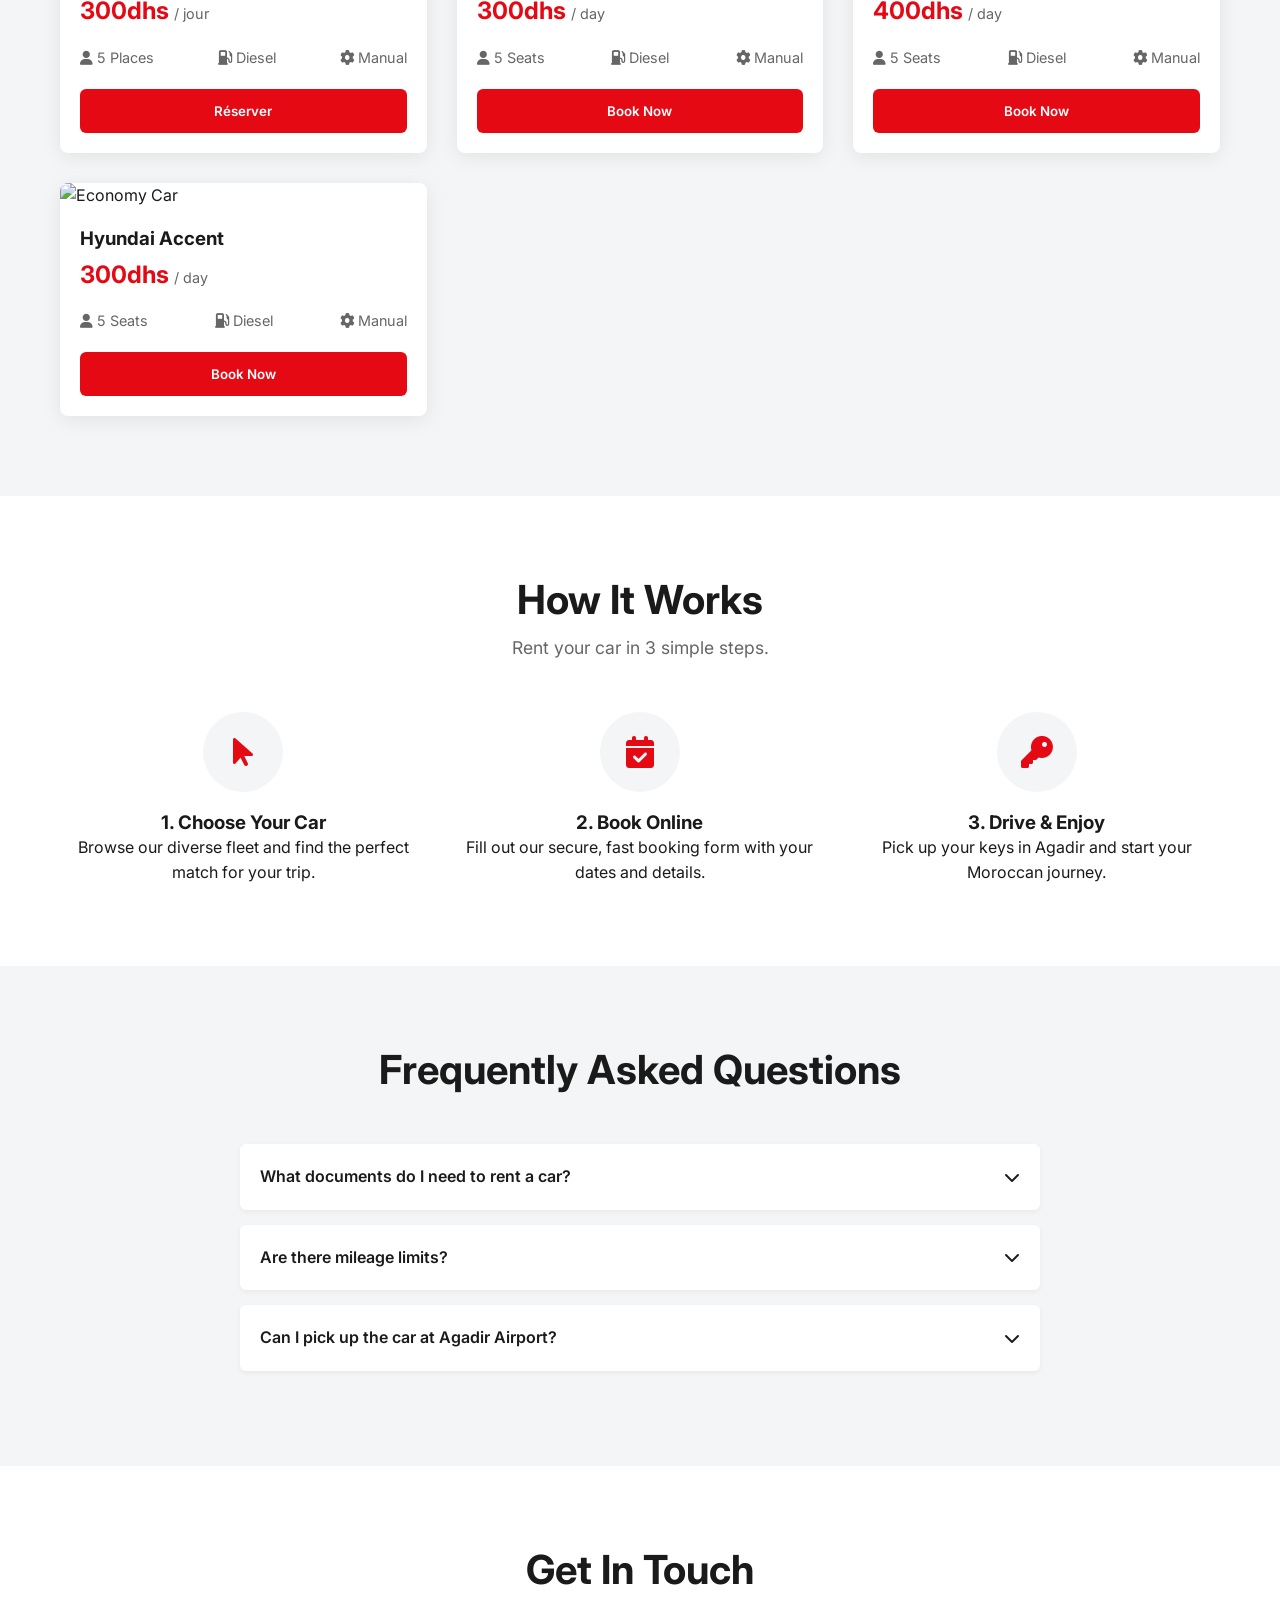
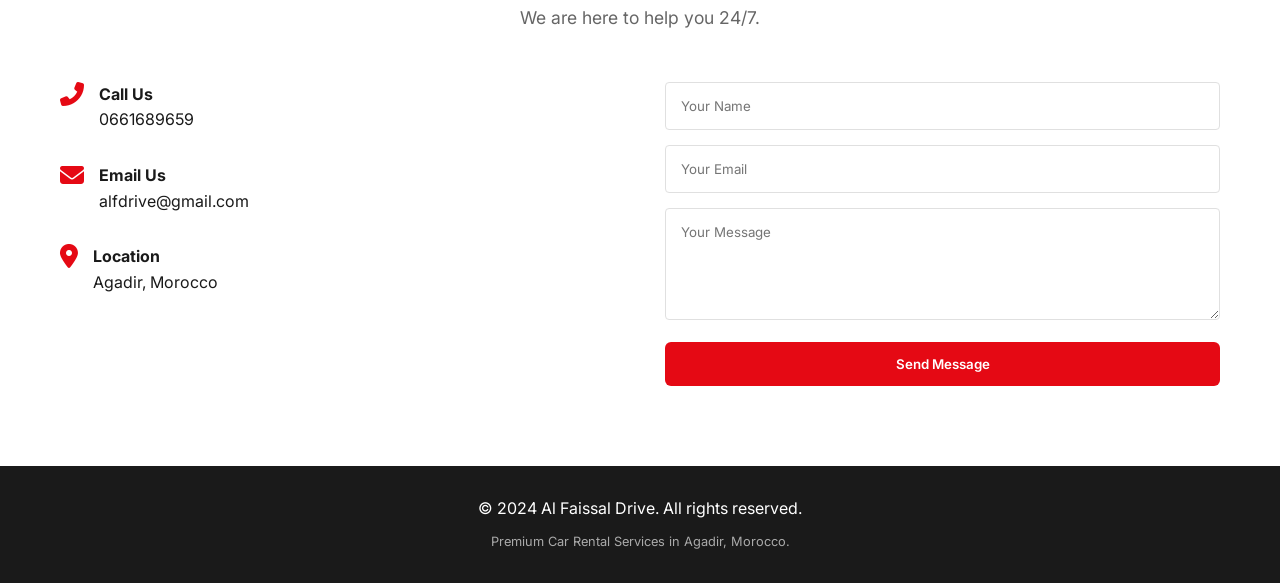
==== commit 265a5c4d: "Update index.html" ====
--- a/index.html
+++ b/index.html
@@ -85,50 +85,106 @@
                 <button class="filter-btn active" data-filter="all">All Cars</button>
                 <button class="filter-btn" data-filter="economy">Economy</button>
                 <button class="filter-btn" data-filter="suv">SUV</button>
-                <button class="filter-btn" data-filter="luxury">Luxury</button>
+                <button class="filter-btn" data-filter="luxury">Citadine polyvalente</button>
             </div>
 
             <div class="fleet-grid">
-                <div class="car-card economy">
+                <div class="car-card SUV">
+    <div class="urgency-badge">Offre Spéciale</div>
+    <img src="https://admin.kia.ma/storage/images/modeles/Sans_titre-removebg-preview_06082025_121625.webp" alt="Kia Sonet">
+    <div class="car-details">
+        <h3>Kia Sonet</h3>
+        <div class="price">450dhs <span>/ jour</span></div>
+        <ul class="specs">
+            <li><i class="fas fa-user"></i> 5 Places</li>
+            <li><i class="fas fa-gas-pump"></i> Essence</li>
+            <li><i class="fas fa-cog"></i> Manual</li>
+        </ul>
+        <button class="btn btn-primary btn-block open-modal" data-car="Kia Sonet" data-price="450">Réserver</button>
+    </div>
+</div>
+                <div class="car-card Citadine polyvalente">
+    <div class="urgency-badge">Citadine polyvalente</div>
+    <img src="https://upload.wikimedia.org/wikipedia/commons/1/17/Dacia_Logan_III_%28cropped%29.jpg" alt="Dacia Logan">
+    <div class="car-details">
+        <h3>Dacia Logan</h3>
+        <div class="price">250dhs <span>/ jour</span></div>
+        <ul class="specs">
+            <li><i class="fas fa-user"></i> 5 Places</li>
+            <li><i class="fas fa-gas-pump"></i> Diesel</li>
+            <li><i class="fas fa-cog"></i> Manual</li>
+        </ul>
+        <button class="btn btn-primary btn-block open-modal" data-car="Dacia Logan" data-price="250">Réserver</button>
+    </div>
+</div>
+
+<div class="car-card Citadine polyvalente">
+    <div class="urgency-badge">Citadine polyvalente</div>
+    <img src="https://cdn.group.renault.com/dac/master/dacia-vn/vehicules/sandero/sandero-bi1-ph2/overview/sandero-bi1-ph2-overview-001-desktop.jpg.ximg.largex2.webp/8ae509c8ee.webp" alt="Dacia Sandero">
+    <div class="car-details">
+        <h3>Dacia Sandero</h3>
+        <div class="price">250dhs <span>/ jour</span></div>
+        <ul class="specs">
+            <li><i class="fas fa-user"></i> 5 Places</li>
+            <li><i class="fas fa-gas-pump"></i> Diesel</li>
+            <li><i class="fas fa-cog"></i> Manual</li>
+        </ul>
+        <button class="btn btn-primary btn-block open-modal" data-car="Dacia Sandero" data-price="250">Réserver</button>
+    </div>
+</div>
+
+<div class="car-card Citadine polyvalente">
+    <img src="https://www.peugeot.ma/content/dam/peugeot/master/b2c/our-range/showroom/208/2023-10-new-208/desktop/208_ALLUREEV_D.jpg?imwidth=1920" alt="Peugeot 208">
+    <div class="car-details">
+        <h3>Peugeot 208</h3>
+        <div class="price">300dhs <span>/ jour</span></div>
+        <ul class="specs">
+            <li><i class="fas fa-user"></i> 5 Places</li>
+            <li><i class="fas fa-gas-pump"></i> Diesel</li>
+            <li><i class="fas fa-cog"></i> Manual</li>
+        </ul>
+        <button class="btn btn-primary btn-block open-modal" data-car="Peugeot 208" data-price="300">Réserver</button>
+    </div>
+</div><div class="car-card economy">
                     <div class="urgency-badge">Only 2 left!</div>
                     <img src="https://upload.wikimedia.org/wikipedia/commons/a/a4/Renault_Clio_R.S._Line_%28V%29_%E2%80%93_f_17102021.jpg" alt="Economy Car">
                     <div class="car-details">
                         <h3>Renault Clio 5</h3>
-                        <div class="price">250dhs <span>/ day</span></div>
+                        <div class="price">300dhs <span>/ day</span></div>
                         <ul class="specs">
                             <li><i class="fas fa-user"></i> 5 Seats</li>
                             <li><i class="fas fa-gas-pump"></i> Diesel</li>
                             <li><i class="fas fa-cog"></i> Manual</li>
                         </ul>
-                        <button class="btn btn-primary btn-block open-modal" data-car="Renault Clio 5" data-price="25">Book Now</button>
-                    </div>
-                </div>
-
-                <div class="car-card suv">
-                    <img src="https://upload.wikimedia.org/wikipedia/commons/a/ab/Dacia_Duster_TCe_130_Extreme_%28III%29_%E2%80%93_f_13102024.jpg" alt="SUV Car">
+                        <button class="btn btn-primary btn-block open-modal" data-car="Renault Clio 5" data-price="300">Book Now</button>
+                    </div>
+                </div>
+
+                <div class="car-card SUV">
+                    <img src="https://upload.wikimedia.org/wikipedia/commons/a/ab/Dacia_Duster_TCe_130_Extreme_%28III%29_%E2%80%93_f_13102024.jpg" alt="SUV car">
                     <div class="car-details">
                         <h3>Dacia Duster</h3>
-                        <div class="price">350dhs <span>/ day</span></div>
+                        <div class="price">400dhs <span>/ day</span></div>
                         <ul class="specs">
                             <li><i class="fas fa-user"></i> 5 Seats</li>
                             <li><i class="fas fa-gas-pump"></i> Diesel</li>
                             <li><i class="fas fa-cog"></i> Manual</li>
                         </ul>
-                        <button class="btn btn-primary btn-block open-modal" data-car="Dacia Duster" data-price="35">Book Now</button>
-                    </div>
-                </div>
-
-                <div class="car-card luxury">
-                    <img src="https://maroccarrental.com/wp-content/uploads/2025/04/location-hyundai-accent-casablanca.png.webp" alt="Luxury Car">
+                        <button class="btn btn-primary btn-block open-modal" data-car="Dacia Duster" data-price="400">Book Now</button>
+                    </div>
+                </div>
+
+                <div class="car-card Economy">
+                    <img src="https://maroccarrental.com/wp-content/uploads/2025/04/location-hyundai-accent-casablanca.png.webp" alt="Economy Car">
                     <div class="car-details">
                         <h3>Hyundai Accent </h3>
                         <div class="price">300dhs <span>/ day</span></div>
                         <ul class="specs">
                             <li><i class="fas fa-user"></i> 5 Seats</li>
                             <li><i class="fas fa-gas-pump"></i> Diesel</li>
-                            <li><i class="fas fa-cog"></i> Auto</li>
+                            <li><i class="fas fa-cog"></i> Manual</li>
                         </ul>
-                        <button class="btn btn-primary btn-block open-modal" data-car="Range Rover Evoque" data-price="80">Book Now</button>
+                        <button class="btn btn-primary btn-block open-modal" data-car="Hyundai Accent" data-price="300">Book Now</button>
                     </div>
                 </div>
             </div>
--- a/styles.css
+++ b/styles.css
@@ -357,3 +357,18 @@
     .whatsapp-float { bottom: 90px; right: 20px; }
     .mobile-sticky-cta { display: block; }
 }
+/* Page Header for Inner Pages */
+.page-header {
+    padding: 120px 0 60px;
+    background: var(--text-dark);
+    color: white;
+    text-align: center;
+}
+.page-header h1 {
+    font-size: 3rem;
+    margin-bottom: 15px;
+}
+.page-header p {
+    color: #ccc;
+    font-size: 1.1rem;
+}
